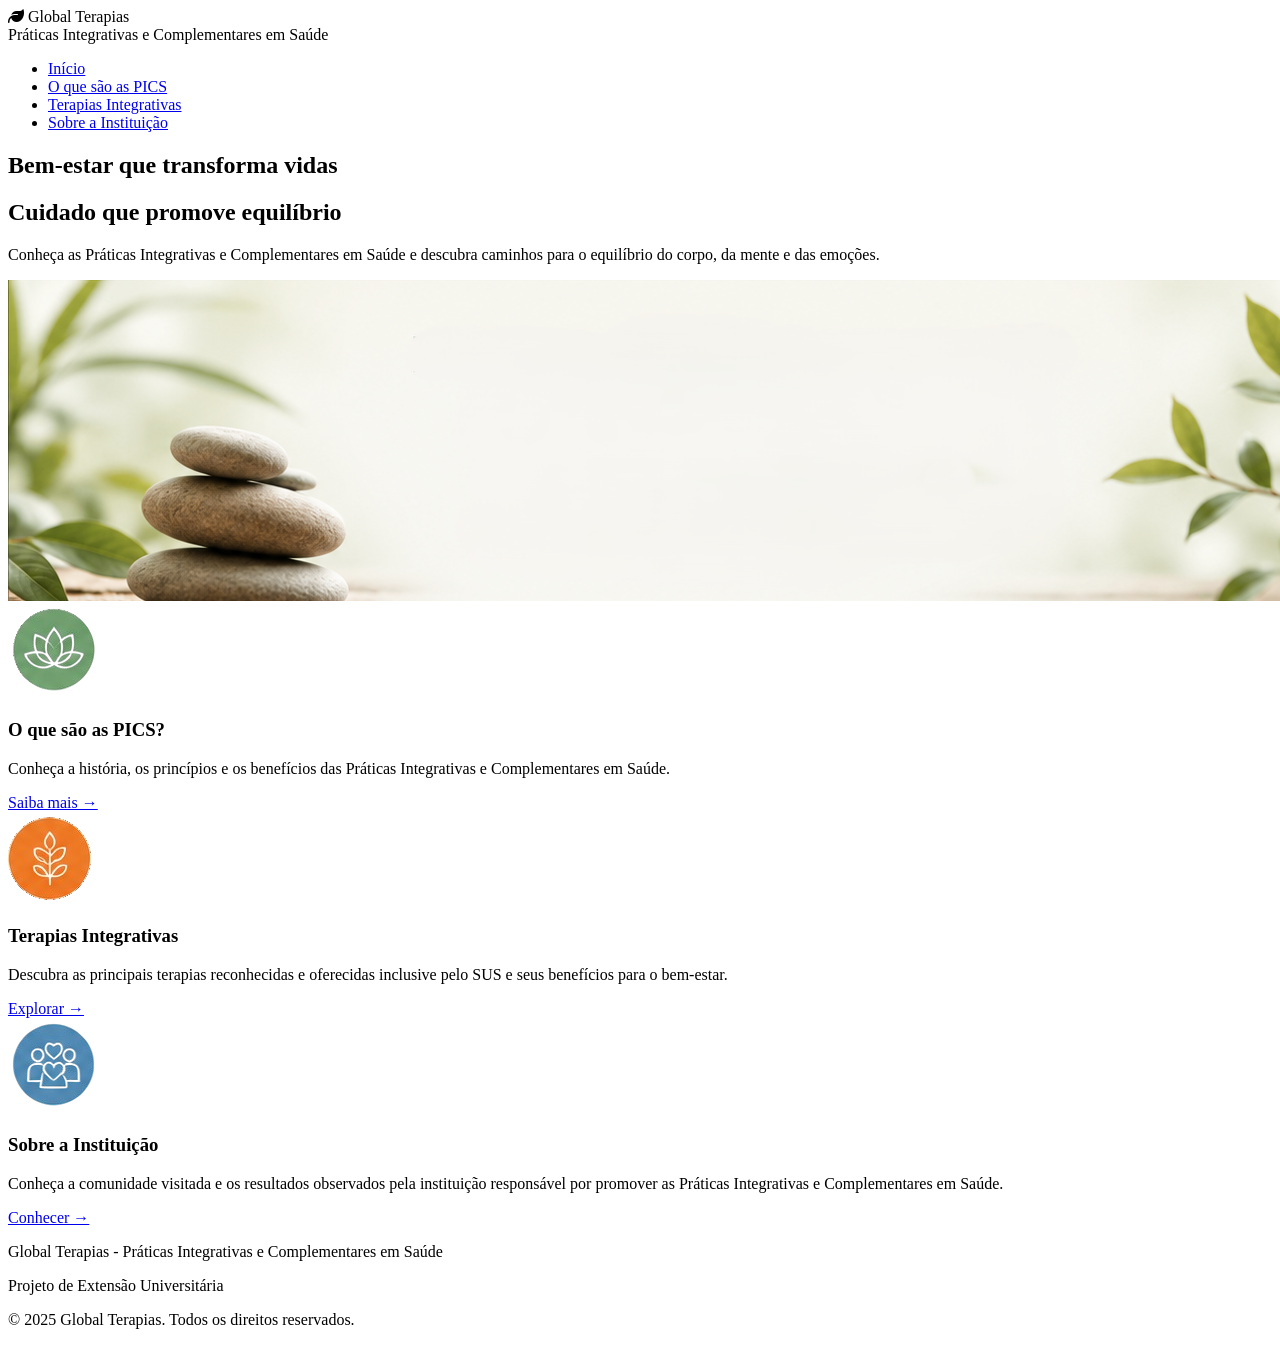
==== index.html @ bd4e01a8 "Update" ====
<!DOCTYPE html>
<html lang="pt-BR">

<head>
    <meta charset="UTF-8">
    <meta name="viewport" content="width=device-width, initial-scale=1.0">

    <title>Global Terapias</title>
    <link rel="stylesheet" href="src/css/style.css">
    <link rel="stylesheet"
        href="https://cdnjs.cloudflare.com/ajax/libs/font-awesome/6.5.2/css/all.min.css">
</head>

<body>

    <header>
        <nav id="navibar">

            <div id="nav_logo">
                <i class="fa-solid fa-leaf"></i>
                <span>Global Terapias</span>
            </div>

            <div id="nav_subtitle">
                Práticas Integrativas e Complementares em Saúde
            </div>

            <ul id="nav_list">
                <li class="nav_item">
                    <a href="#home">Início</a>
                </li>

                <li class="nav_item">
                    <a href="#infos">O que são as PICS</a>
                </li>

                <li class="nav_item">
                    <a href="#therapies">Terapias Integrativas</a>
                </li>

                <li class="nav_item">
                    <a href="#about">Sobre a Instituição</a>
                </li>
            </ul>

        </nav>
    </header>

    <main>

        <section id="home">

            <div id="home_img_container">

                <h1 id="home_img_text">
                    Bem-estar que transforma vidas
                </h1>

                <h2 id="home_img_text2">
                    Cuidado que promove equilíbrio
                </h2>

                <p id="home_img_text4">
                    Conheça as Práticas Integrativas e Complementares em Saúde e descubra
                    caminhos para o equilíbrio do corpo, da mente e das emoções.
                </p>

                <img
                    src="src\assets\images\img-homepage.png"
                    alt="Imagem da página inicial"
                    id="home_img">

            </div>

        </section>

        <section class="info">

            <div class="card">

                <img
                    src="src\assets\images\logo-pics.png"
                    alt="Logo PICS"
                    class="card_img">

                <h3>O que são as PICS?</h3>

                <p>
                    Conheça a história, os princípios e os benefícios das
                    Práticas Integrativas e Complementares em Saúde.
                </p>

                <a href="#infos">
                    Saiba mais →
                </a>

            </div>

            <div class="card">

                <img
                    src="src\assets\images\logo-terapias.png"
                    alt="Logo Terapias"
                    class="card_img">

                <h3>Terapias Integrativas</h3>

                <p>
                    Descubra as principais terapias reconhecidas e oferecidas
                    inclusive pelo SUS e seus benefícios para o bem-estar.
                </p>

                <a href="#therapies">
                    Explorar →
                </a>

            </div>

            <div class="card">

                <img
                    src="src\assets\images\logo-instituicoes.png"
                    alt="Logo Instituição"
                    class="card_img">

                <h3>Sobre a Instituição</h3>

                <p>
                    Conheça a comunidade visitada e os resultados observados
                    pela instituição responsável por promover as Práticas
                    Integrativas e Complementares em Saúde.
                </p>

                <a href="#about">
                    Conhecer →
                </a>

            </div>

        </section>

        <section id="infos"></section>

        <section id="therapies"></section>

        <section id="about"></section>

    </main>

    <footer>

        <p>
            Global Terapias - Práticas Integrativas e Complementares em Saúde
        </p>

        <p>
            Projeto de Extensão Universitária
        </p>

        <p>
            © 2025 Global Terapias. Todos os direitos reservados.
        </p>

    </footer>

</body>

</html>
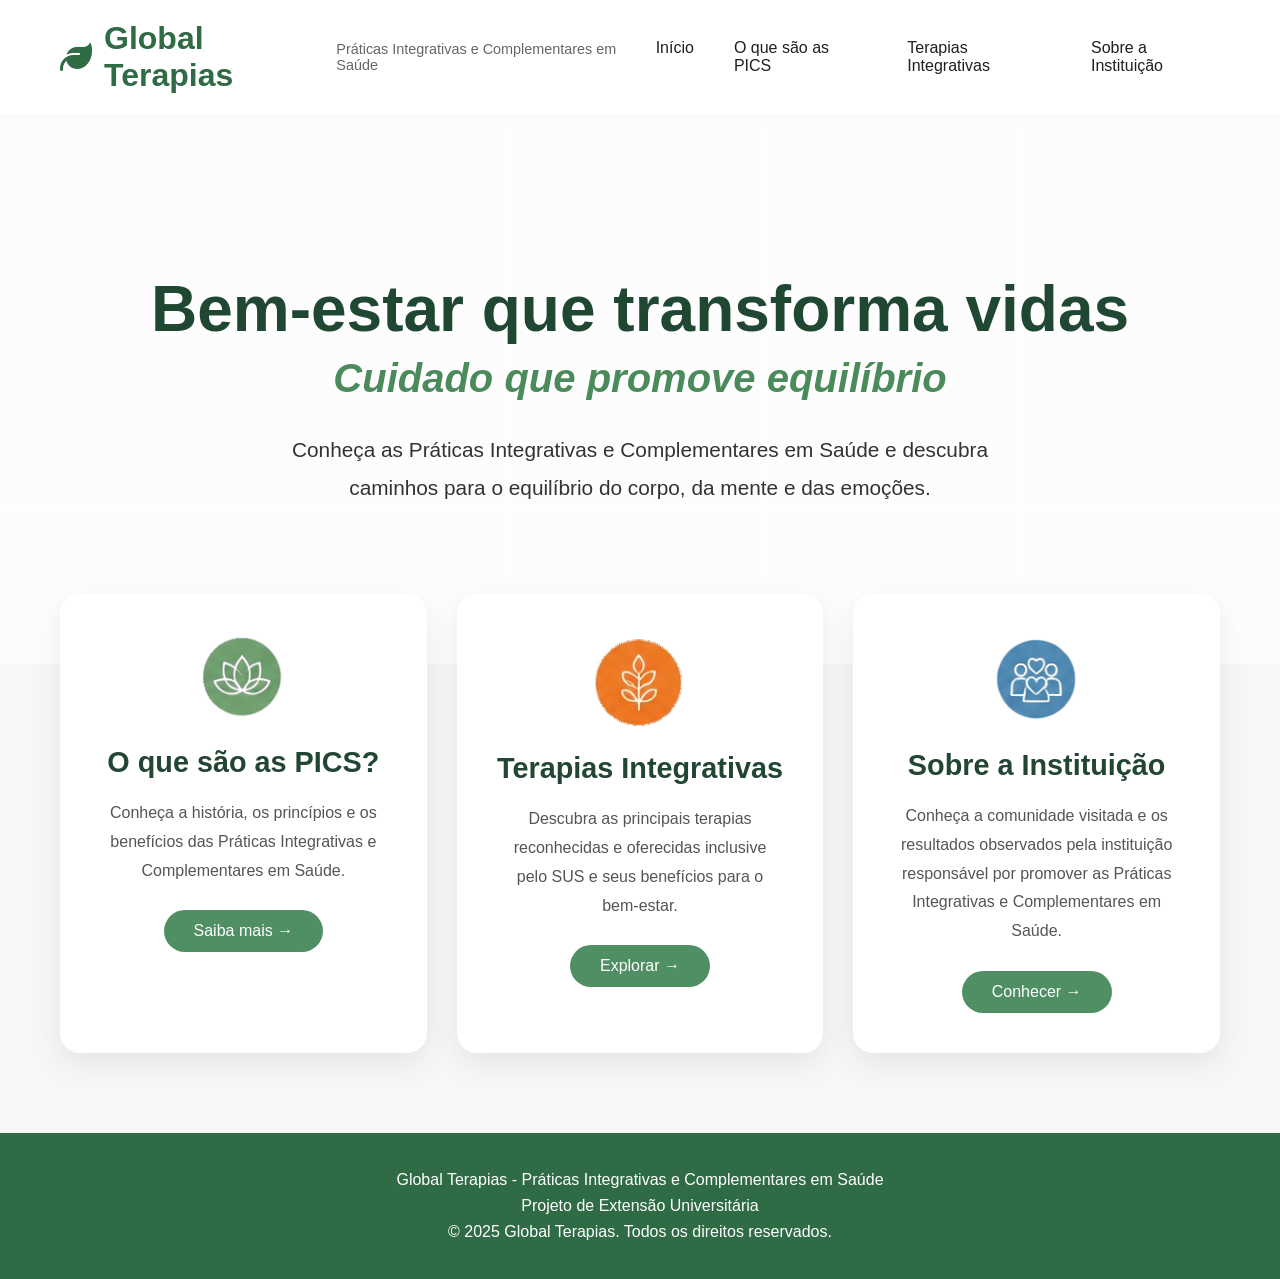
==== commit 1c786783: "Update" ====
--- a/index.html
+++ b/index.html
@@ -6,7 +6,7 @@
     <meta name="viewport" content="width=device-width, initial-scale=1.0">
 
     <title>Global Terapias</title>
-    <link rel="stylesheet" href="src/css/style.css">
+    <link rel="stylesheet" href="src/styles/stylesheets.css">
     <link rel="stylesheet"
         href="https://cdnjs.cloudflare.com/ajax/libs/font-awesome/6.5.2/css/all.min.css">
 </head>
@@ -65,10 +65,6 @@
                     caminhos para o equilíbrio do corpo, da mente e das emoções.
                 </p>
 
-                <img
-                    src="src\assets\images\img-homepage.png"
-                    alt="Imagem da página inicial"
-                    id="home_img">
 
             </div>
 
--- a/src/styles/stylesheets.css
+++ b/src/styles/stylesheets.css
@@ -0,0 +1,213 @@
+/* RESET */
+
+*{
+    margin: 0;
+    padding: 0;
+    box-sizing: border-box;
+}
+
+body{
+    font-family: 'Segoe UI', sans-serif;
+    background-color: #f7f7f7;
+    color: #1f1f1f;
+}
+
+/* =========================
+   NAVBAR
+========================= */
+
+header{
+    background: white;
+    box-shadow: 0 2px 8px rgba(0,0,0,.08);
+}
+
+#navibar{
+    max-width: 1400px;
+    margin: auto;
+
+    display: flex;
+    align-items: center;
+    justify-content: space-between;
+
+    padding: 20px 60px;
+}
+
+#nav_logo{
+    display: flex;
+    align-items: center;
+    gap: 12px;
+
+    font-size: 2rem;
+    font-weight: bold;
+    color: #2f6b44;
+}
+
+#nav_subtitle{
+    font-size: .9rem;
+    color: #666;
+}
+
+#nav_list{
+    display: flex;
+    list-style: none;
+    gap: 40px;
+}
+
+#nav_list a{
+    text-decoration: none;
+    color: #1f1f1f;
+    font-weight: 500;
+
+    transition: .3s;
+}
+
+#nav_list a:hover{
+    color: #2f6b44;
+}
+
+/* =========================
+   HERO
+========================= */
+
+#home{
+    width: 100%;
+}
+
+#home_img_container{
+    height: 550px;
+
+    display: flex;
+    flex-direction: column;
+    justify-content: center;
+    align-items: center;
+
+    text-align: center;
+
+    background-image:
+    linear-gradient(
+        rgba(255,255,255,.75),
+        rgba(255,255,255,.75)
+    ),
+    url("src/assets/images/img-homepage.pnghttps://github.com/ThayronyVonHeld/website-integrative-therapies/blob/main/src/assets/images/img-homepage.png?raw=true");
+
+    background-size: cover;
+    background-position: center;
+}
+
+#home_img{
+    display: none;
+}
+
+#home_img_text{
+    font-size: 4rem;
+    color: #1f4731;
+    margin-bottom: 10px;
+}
+
+#home_img_text2{
+    font-size: 2.5rem;
+    color: #4b8b5b;
+    font-style: italic;
+
+    margin-bottom: 30px;
+}
+
+#home_img_text4{
+    width: 700px;
+    max-width: 90%;
+
+    font-size: 1.3rem;
+    line-height: 1.8;
+
+    color: #333;
+}
+
+/* =========================
+   CARDS
+========================= */
+
+.info{
+    max-width: 1200px;
+
+    margin: -70px auto 80px;
+
+    display: grid;
+    grid-template-columns: repeat(3,1fr);
+
+    gap: 30px;
+
+    padding: 0 20px;
+}
+
+.card{
+    background: white;
+
+    border-radius: 20px;
+
+    padding: 40px;
+
+    text-align: center;
+
+    box-shadow: 0 10px 30px rgba(0,0,0,.08);
+
+    transition: .3s;
+}
+
+.card:hover{
+    transform: translateY(-8px);
+}
+
+.card_img{
+    width: 90px;
+    margin-bottom: 20px;
+}
+
+.card h3{
+    font-size: 1.8rem;
+    margin-bottom: 20px;
+    color: #234634;
+}
+
+.card p{
+    line-height: 1.8;
+    color: #555;
+
+    margin-bottom: 25px;
+}
+
+.card a{
+    display: inline-block;
+
+    background: #4f8f63;
+
+    color: white;
+    text-decoration: none;
+
+    padding: 12px 30px;
+
+    border-radius: 30px;
+
+    transition: .3s;
+}
+
+.card a:hover{
+    background: #366449;
+}
+
+/* =========================
+   FOOTER
+========================= */
+
+footer{
+    background: #2f6b44;
+
+    color: white;
+
+    text-align: center;
+
+    padding: 30px;
+}
+
+footer p{
+    margin: 8px 0;
+}
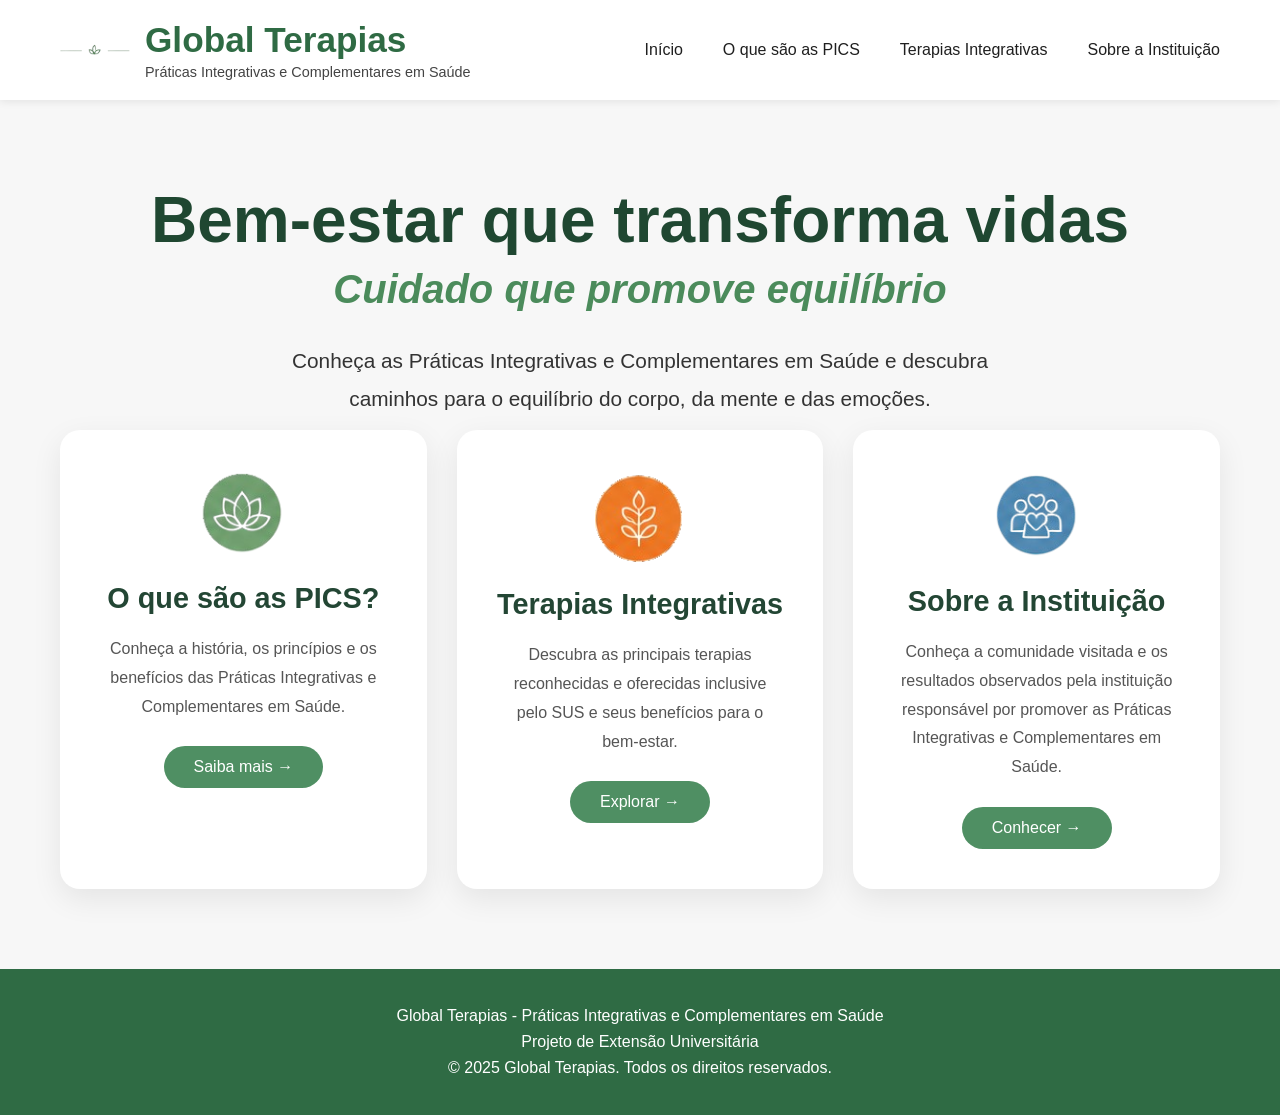
==== commit 4fbbebad: "update" ====
--- a/index.html
+++ b/index.html
@@ -16,14 +16,16 @@
     <header>
         <nav id="navibar">
 
-            <div id="nav_logo">
-                <i class="fa-solid fa-leaf"></i>
-                <span>Global Terapias</span>
-            </div>
+           <div id="logo_container">
 
-            <div id="nav_subtitle">
-                Práticas Integrativas e Complementares em Saúde
-            </div>
+    <img src="src/assets/images/logo.png" alt="Logo">
+
+    <div id="logo_text">
+        <h1>Global Terapias</h1>
+        <p>Práticas Integrativas e Complementares em Saúde</p>
+    </div>
+
+</div>
 
             <ul id="nav_list">
                 <li class="nav_item">
--- a/src/styles/stylesheets.css
+++ b/src/styles/stylesheets.css
@@ -74,8 +74,7 @@
 }
 
 #home_img_container{
-    height: 550px;
-
+    min-height: 400px;
     display: flex;
     flex-direction: column;
     justify-content: center;
@@ -84,14 +83,34 @@
     text-align: center;
 
     background-image:
-    linear-gradient(
-        rgba(255,255,255,.75),
-        rgba(255,255,255,.75)
-    ),
-    url("src/assets/images/img-homepage.pnghttps://github.com/ThayronyVonHeld/website-integrative-therapies/blob/main/src/assets/images/img-homepage.png?raw=true");
-
+    
+url("https://raw.githubusercontent.com/ThayronyVonHeld/website-integrative-therapies/main/src/assets/images/img-homepage.png");    background-size: cover;
+   
     background-size: cover;
     background-position: center;
+    background-repeat: no-repeat;
+}
+
+#logo_container {
+    display: flex;
+    align-items: center;
+    gap: 15px;
+}
+
+#logo_container img {
+    width: 70px;
+}
+
+#logo_text h1 {
+    color: #2f6b44;
+    font-size: 2.2rem;
+    font-weight: 700;
+    margin-bottom: 4px;
+}
+
+#logo_text p {
+    color: #444;
+    font-size: .9rem;
 }
 
 #home_img{
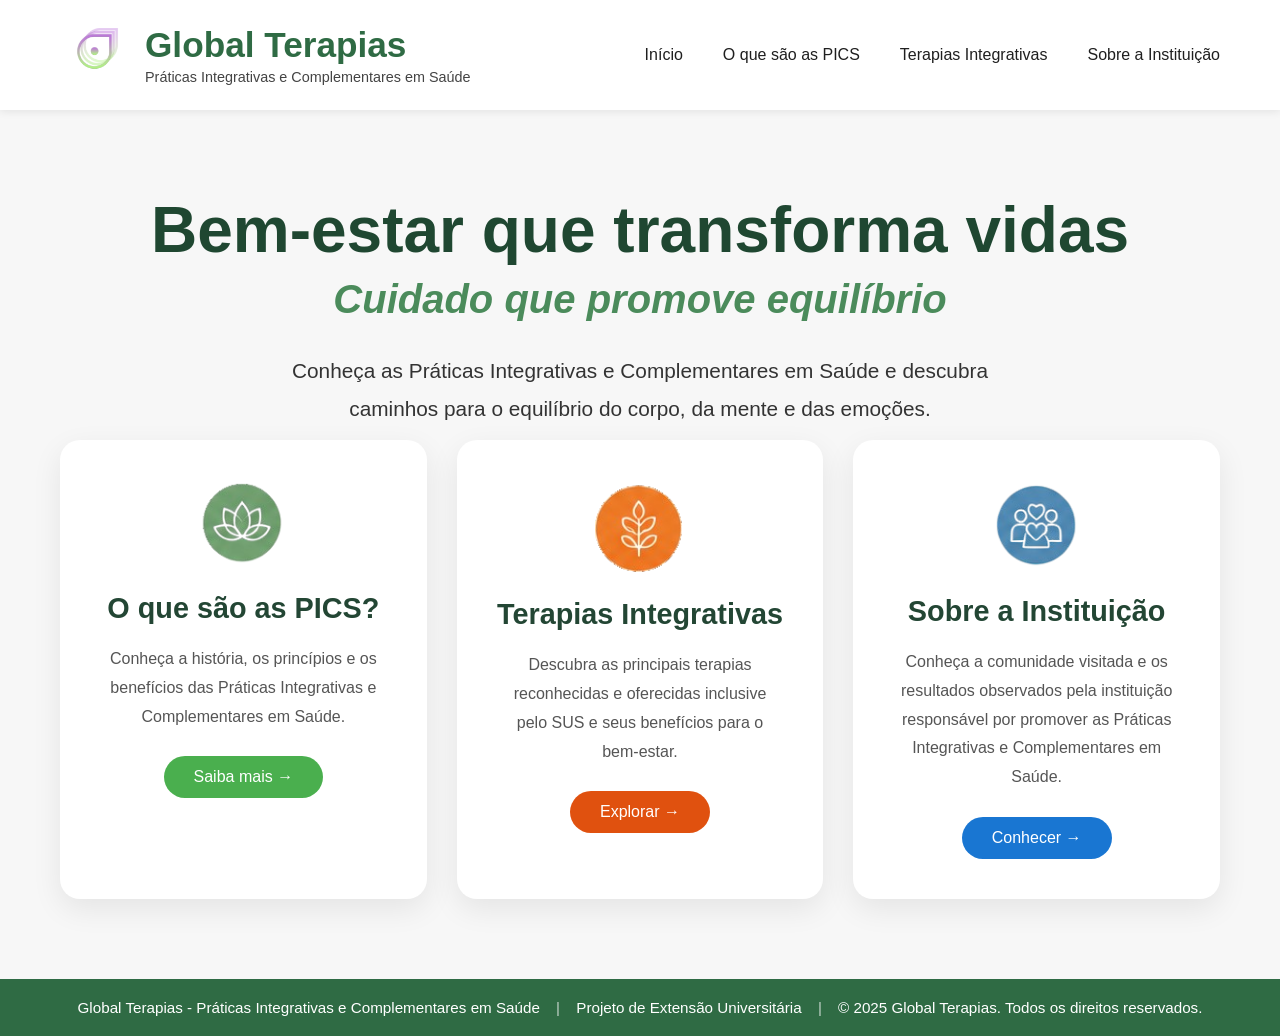
==== commit b8427a9b: "update" ====
--- a/index.html
+++ b/index.html
@@ -74,7 +74,7 @@
 
         <section class="info">
 
-            <div class="card">
+            <div class="card card-pics">
 
                 <img
                     src="src\assets\images\logo-pics.png"
@@ -94,7 +94,7 @@
 
             </div>
 
-            <div class="card">
+            <div class="card card-terapias">
 
                 <img
                     src="src\assets\images\logo-terapias.png"
@@ -114,7 +114,7 @@
 
             </div>
 
-            <div class="card">
+            <div class="card card-instituicao">
 
                 <img
                     src="src\assets\images\logo-instituicoes.png"
@@ -146,20 +146,14 @@
     </main>
 
     <footer>
-
-        <p>
-            Global Terapias - Práticas Integrativas e Complementares em Saúde
-        </p>
-
-        <p>
-            Projeto de Extensão Universitária
-        </p>
-
-        <p>
-            © 2025 Global Terapias. Todos os direitos reservados.
-        </p>
-
-    </footer>
+    <p>
+        Global Terapias - Práticas Integrativas e Complementares em Saúde
+        <span>|</span>
+        Projeto de Extensão Universitária
+        <span>|</span>
+        © 2025 Global Terapias. Todos os direitos reservados.
+    </p>
+</footer>
 
 </body>
 
--- a/src/styles/stylesheets.css
+++ b/src/styles/stylesheets.css
@@ -74,6 +74,7 @@
 }
 
 #home_img_container{
+    
     min-height: 400px;
     display: flex;
     flex-direction: column;
@@ -87,7 +88,7 @@
 url("https://raw.githubusercontent.com/ThayronyVonHeld/website-integrative-therapies/main/src/assets/images/img-homepage.png");    background-size: cover;
    
     background-size: cover;
-    background-position: center;
+   background-position: center 20%;
     background-repeat: no-repeat;
 }
 
@@ -129,6 +130,12 @@
     font-style: italic;
 
     margin-bottom: 30px;
+
+    background-image:
+    
+url("https://raw.githubusercontent.com/ThayronyVonHeld/website-integrative-therapies/main/src/assets/images/img-homepage.png");    background-size: cover;
+    background-position: center 20%;
+     background-repeat: no-repeat;
 }
 
 #home_img_text4{
@@ -197,8 +204,6 @@
 .card a{
     display: inline-block;
 
-    background: #4f8f63;
-
     color: white;
     text-decoration: none;
 
@@ -209,6 +214,36 @@
     transition: .3s;
 }
 
+/* PICS */
+
+.card-pics a{
+    background: #4aaf4e;
+}
+
+.card-pics a:hover{
+    background: #4aaf4e;
+}
+
+/* Terapias */
+
+.card-terapias a{
+    background: #e0510f;
+}
+
+.card-terapias a:hover{
+    background: #e0510f;
+}
+
+/* Instituição */
+
+.card-instituicao a{
+    background: rgb(25, 118, 210);
+}
+
+.card-instituicao a:hover{
+    background: rgb(25, 118, 210);
+}
+
 .card a:hover{
     background: #366449;
 }
@@ -224,9 +259,16 @@
 
     text-align: center;
 
-    padding: 30px;
+    padding: 20px;
+
+    font-size: 0.95rem;
 }
 
 footer p{
-    margin: 8px 0;
+    margin:0;
+}
+
+footer span{
+    margin: 0 12px;
+    opacity: .7;
 }
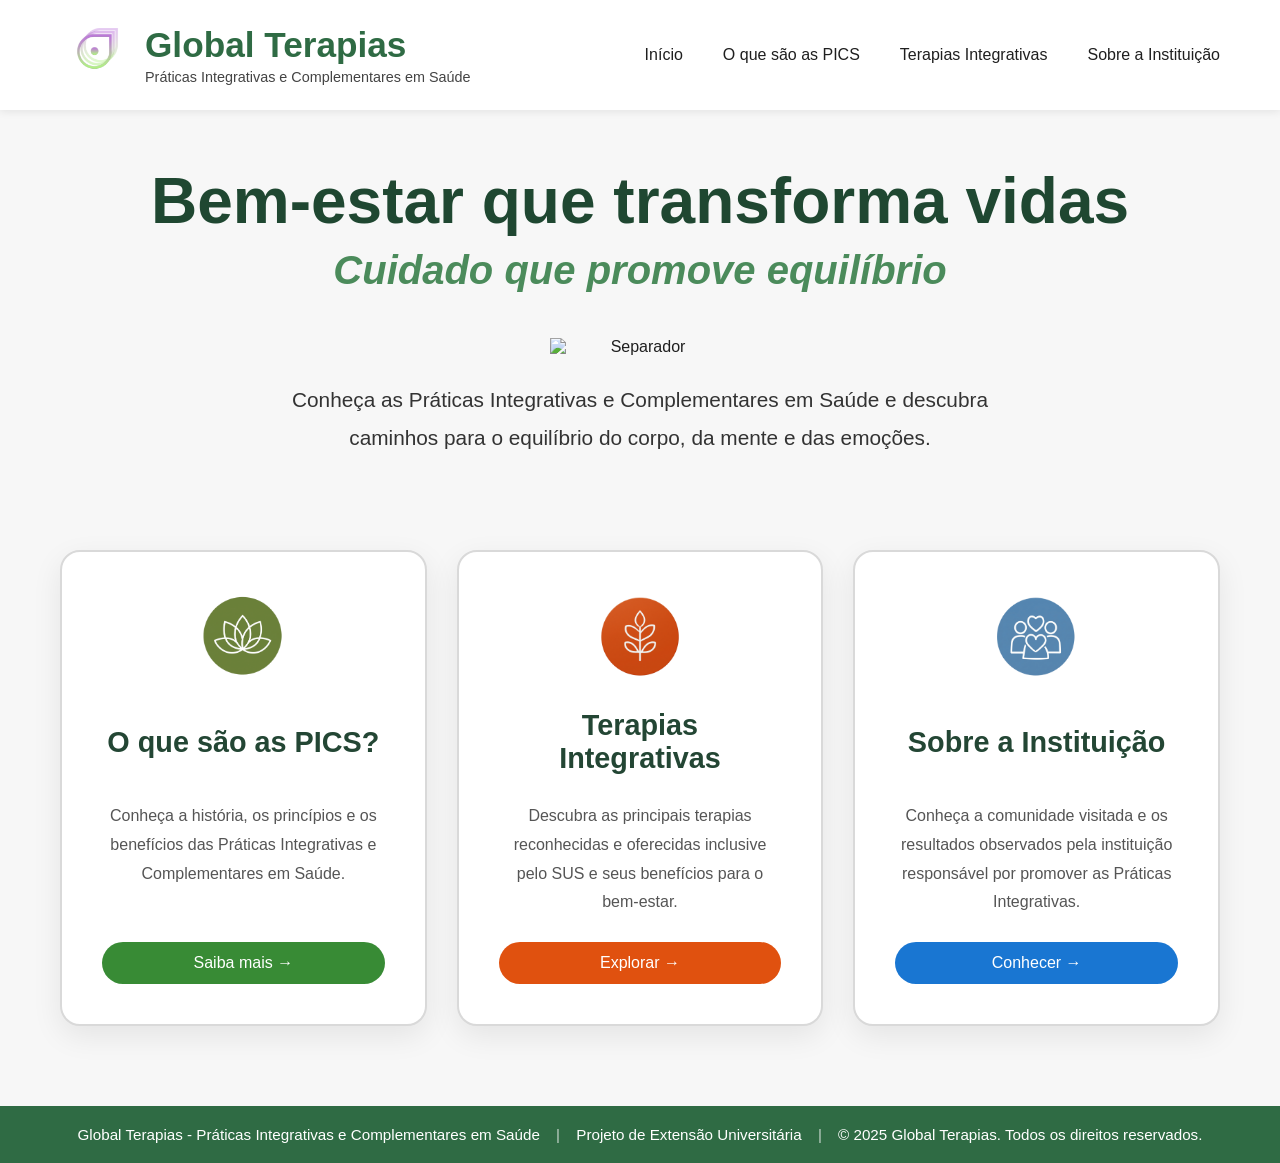
==== commit a379198a: "Finish primeira pagina!!" ====
--- a/index.html
+++ b/index.html
@@ -61,6 +61,11 @@
                 <h2 id="home_img_text2">
                     Cuidado que promove equilíbrio
                 </h2>
+
+             <img
+                  src="https://raw.githubusercontent.com/ThayronyVonHeld/website-integrative-therapies/main/src/assets/images/separador.png"
+                  alt="Separador"
+                  class="separator-img">
 
                 <p id="home_img_text4">
                     Conheça as Práticas Integrativas e Complementares em Saúde e descubra
@@ -126,7 +131,7 @@
                 <p>
                     Conheça a comunidade visitada e os resultados observados
                     pela instituição responsável por promover as Práticas
-                    Integrativas e Complementares em Saúde.
+                    Integrativas.
                 </p>
 
                 <a href="#about">
--- a/src/styles/stylesheets.css
+++ b/src/styles/stylesheets.css
@@ -131,11 +131,11 @@
 
     margin-bottom: 30px;
 
-    background-image:
-    
-url("https://raw.githubusercontent.com/ThayronyVonHeld/website-integrative-therapies/main/src/assets/images/img-homepage.png");    background-size: cover;
-    background-position: center 20%;
-     background-repeat: no-repeat;
+}
+
+.separator-img{
+    width: 180px;
+    margin: 15px 0 25px 0;
 }
 
 #home_img_text4{
@@ -155,7 +155,7 @@
 .info{
     max-width: 1200px;
 
-    margin: -70px auto 80px;
+    margin: 40px auto 80px;
 
     display: grid;
     grid-template-columns: repeat(3,1fr);
@@ -174,9 +174,14 @@
 
     text-align: center;
 
+    border: 2px solid #d9d9d9;
+
     box-shadow: 0 10px 30px rgba(0,0,0,.08);
 
     transition: .3s;
+
+      display: flex;
+    flex-direction: column;
 }
 
 .card:hover{
@@ -185,10 +190,20 @@
 
 .card_img{
     width: 90px;
-    margin-bottom: 20px;
+    height: 90px;
+
+    object-fit: contain;
+
+    margin: 0 auto 20px;
 }
 
 .card h3{
+    min-height: 80px;
+
+    display: flex;
+    align-items: center;
+    justify-content: center;
+
     font-size: 1.8rem;
     margin-bottom: 20px;
     color: #234634;
@@ -199,6 +214,8 @@
     color: #555;
 
     margin-bottom: 25px;
+
+    flex-grow: 1;
 }
 
 .card a{
@@ -212,16 +229,19 @@
     border-radius: 30px;
 
     transition: .3s;
+
+    margin-top: auto;
+
 }
 
 /* PICS */
 
 .card-pics a{
-    background: #4aaf4e;
+    background: #388b35;
 }
 
 .card-pics a:hover{
-    background: #4aaf4e;
+    background: #388b35;
 }
 
 /* Terapias */
@@ -245,7 +265,7 @@
 }
 
 .card a:hover{
-    background: #366449;
+    background: #4f1168;
 }
 
 /* =========================
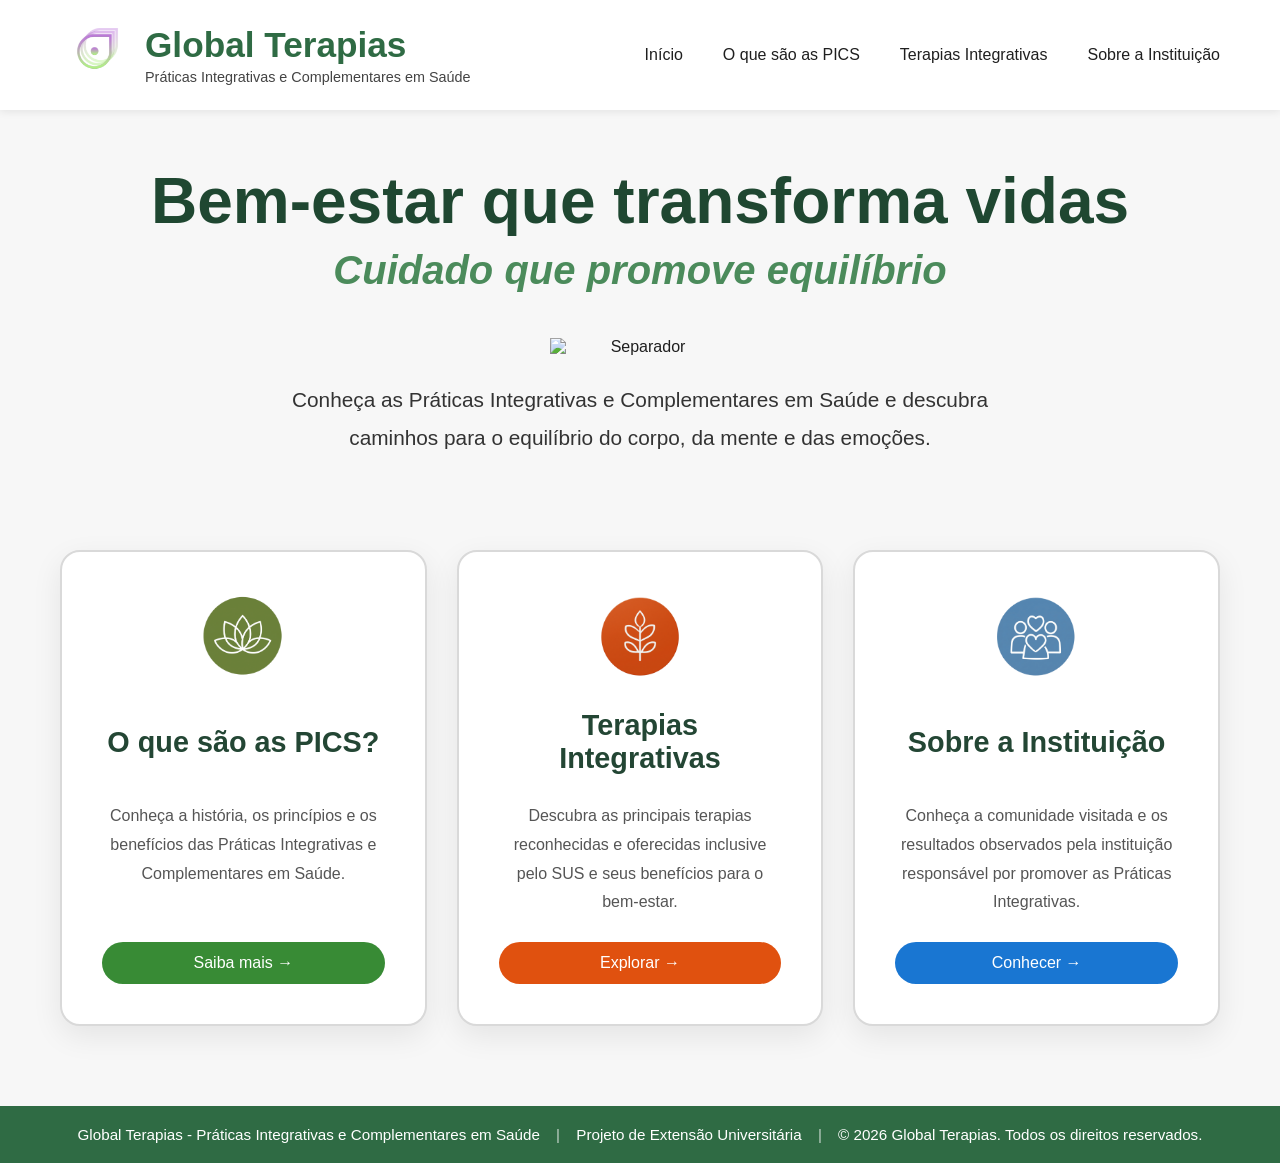
==== commit 381cd5b7: "update" ====
--- a/index.html
+++ b/index.html
@@ -156,7 +156,7 @@
         <span>|</span>
         Projeto de Extensão Universitária
         <span>|</span>
-        © 2025 Global Terapias. Todos os direitos reservados.
+        © 2026 Global Terapias. Todos os direitos reservados.
     </p>
 </footer>
 
